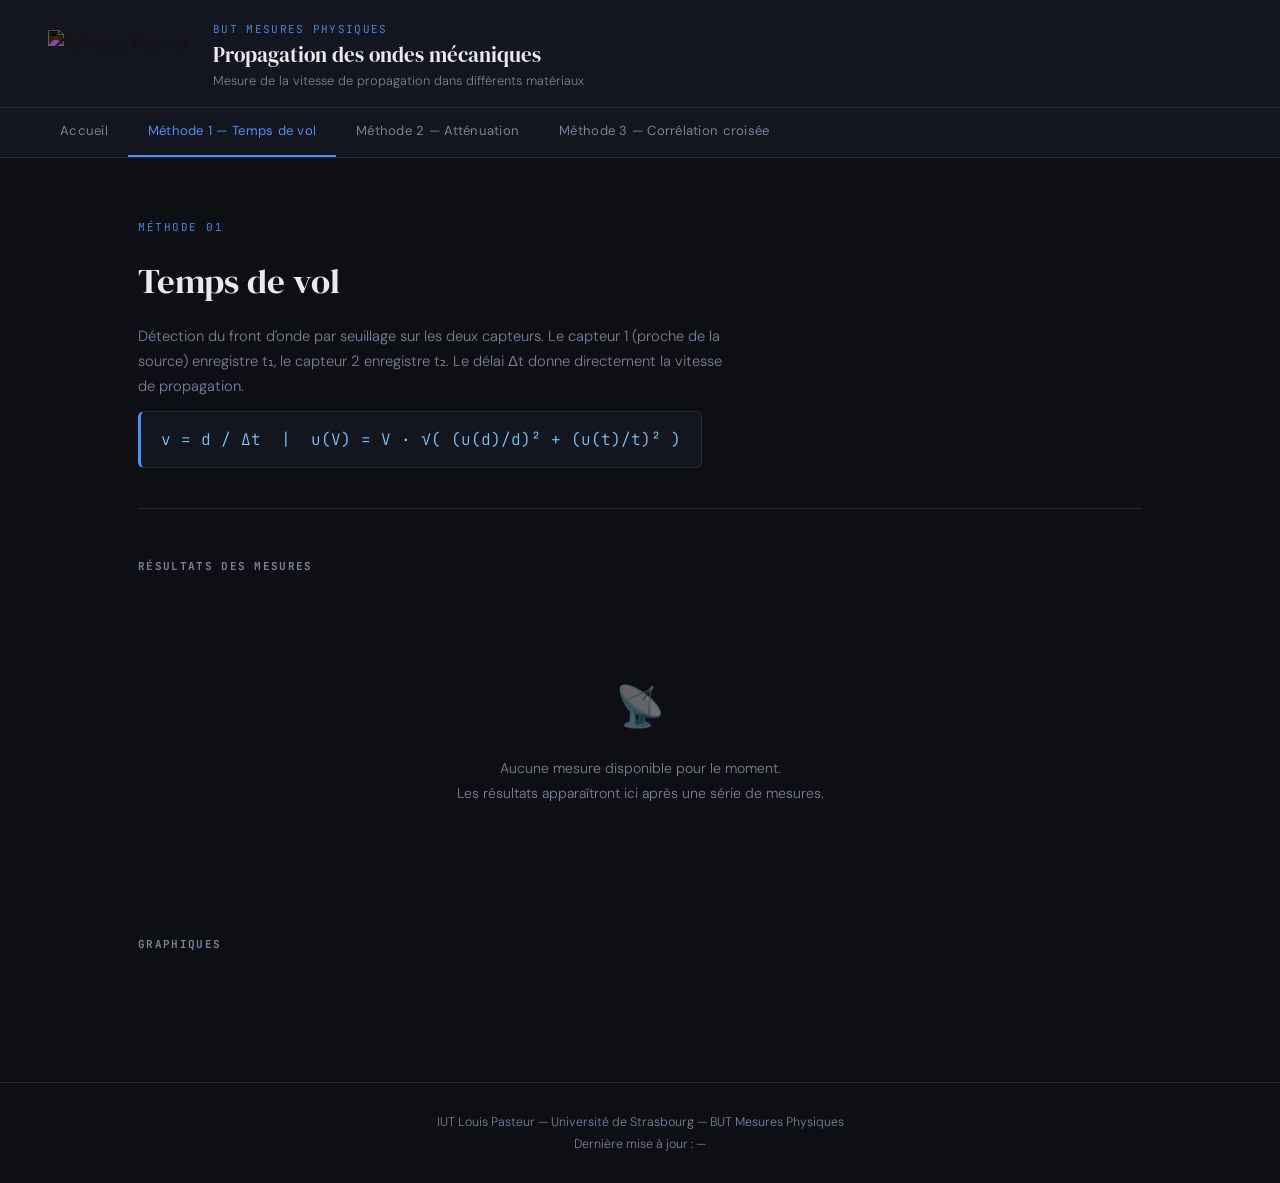
==== methode1.html @ b9a06799 "Add files via upload" ====
<!DOCTYPE html>
<html lang="fr">
<head>
  <meta charset="UTF-8">
  <meta name="viewport" content="width=device-width, initial-scale=1.0">
  <title>Méthode 1 — Temps de vol</title>
  <link rel="preconnect" href="https://fonts.googleapis.com">
  <link href="https://fonts.googleapis.com/css2?family=DM+Serif+Display&family=DM+Sans:wght@300;400;500&family=JetBrains+Mono:wght@400;500&display=swap" rel="stylesheet">
  <link rel="stylesheet" href="style.css">
</head>
<body>

  <header>
    <div class="header-inner">
      <img src="logo.png" alt="IUT Louis Pasteur" class="logo">
      <div class="header-text">
        <span class="dept">BUT Mesures Physiques</span>
        <h1>Propagation des ondes mécaniques</h1>
        <p class="subtitle">Mesure de la vitesse de propagation dans différents matériaux</p>
      </div>
    </div>
    <nav>
      <a href="index.html">Accueil</a>
      <a href="methode1.html" class="active">Méthode 1 — Temps de vol</a>
      <a href="methode2.html">Méthode 2 — Atténuation</a>
      <a href="methode3.html">Méthode 3 — Corrélation croisée</a>
    </nav>
  </header>

  <main>
    <div class="page-header">
      <span class="method-tag">Méthode 01</span>
      <h2>Temps de vol</h2>
      <p style="color:var(--text-muted);max-width:600px;font-size:0.92rem;">
        Détection du front d'onde par seuillage sur les deux capteurs.
        Le capteur 1 (proche de la source) enregistre t₁, le capteur 2 enregistre t₂.
        Le délai Δt donne directement la vitesse de propagation.
      </p>
      <div class="formula-block">v = d / Δt &nbsp;|&nbsp; u(V) = V · √( (u(d)/d)² + (u(t)/t)² )</div>
    </div>

    <div class="results-section">
      <h3>Résultats des mesures</h3>
      <div id="table-container">
        <div class="empty-state">
          <div class="empty-icon">📡</div>
          <p>Aucune mesure disponible pour le moment.<br>Les résultats apparaîtront ici après une série de mesures.</p>
        </div>
      </div>
    </div>

    <div class="graphs-section">
      <h3>Graphiques</h3>
      <div id="graphs-container" class="graphs-grid"></div>
    </div>
  </main>

  <footer>
    <p>IUT Louis Pasteur — Université de Strasbourg — BUT Mesures Physiques</p>
    <p class="footer-update">Dernière mise à jour : <span id="last-update">—</span></p>
  </footer>

  <script>
    fetch('data/methode1.json')
      .then(r => r.json())
      .then(data => {
        if (!data || !data.mesures || data.mesures.length === 0) return;

        // Tableau
        let html = `<table>
          <thead><tr>
            <th>Date</th><th>Heure</th><th>Matériau</th><th>Distance (m)</th>
            <th>Vitesse moy. (m/s)</th><th>Écart-type</th><th>U élargie (k=2)</th>
            <th>Mesures conservées</th>
          </tr></thead><tbody>`;

        data.mesures.forEach(m => {
          html += `<tr>
            <td>${m.date}</td>
            <td>${m.heure}</td>
            <td class="materiau">${m.materiau}</td>
            <td>${m.longueur}</td>
            <td class="vitesse">${m.v_moy} m/s</td>
            <td>${m.ecart_type} m/s</td>
            <td class="incertitude">± ${m.U_elargie} m/s</td>
            <td>${m.nb_conserves}/${m.nb_total}</td>
          </tr>`;
        });
        html += '</tbody></table>';
        document.getElementById('table-container').innerHTML = html;

        // Graphiques
        if (data.graphiques && data.graphiques.length > 0) {
          const gc = document.getElementById('graphs-container');
          data.graphiques.forEach(g => {
            gc.innerHTML += `<div class="graph-card">
              <img src="${g.src}" alt="${g.label}">
              <div class="graph-label">${g.label}</div>
            </div>`;
          });
        }

        document.getElementById('last-update').textContent = data.derniere_maj || '—';
      })
      .catch(() => {});
  </script>

</body>
</html>
---- style.css ----
/* =============================================
   PROPAGATION DES ONDES — STYLE PRINCIPAL
   IUT Louis Pasteur, Université de Strasbourg
   ============================================= */

:root {
  --bg:         #0d0f14;
  --bg2:        #13161e;
  --bg3:        #1a1e2a;
  --border:     #252a38;
  --accent:     #4f8ef7;
  --accent2:    #7cc4fa;
  --text:       #e8eaf0;
  --text-muted: #7a8099;
  --success:    #4ade80;
  --warning:    #fbbf24;
  --mono:       'JetBrains Mono', monospace;
  --serif:      'DM Serif Display', serif;
  --sans:       'DM Sans', sans-serif;
  --radius:     10px;
  --shadow:     0 4px 32px rgba(0,0,0,0.4);
}

*, *::before, *::after { box-sizing: border-box; margin: 0; padding: 0; }

html { scroll-behavior: smooth; }

body {
  background: var(--bg);
  color: var(--text);
  font-family: var(--sans);
  font-weight: 300;
  line-height: 1.7;
  min-height: 100vh;
}

/* ---- HEADER ---- */
header {
  background: var(--bg2);
  border-bottom: 1px solid var(--border);
  position: sticky;
  top: 0;
  z-index: 100;
  backdrop-filter: blur(12px);
}

.header-inner {
  display: flex;
  align-items: center;
  gap: 24px;
  padding: 20px 48px 16px;
  border-bottom: 1px solid var(--border);
}

.logo {
  height: 52px;
  filter: invert(1) brightness(0.85);
  flex-shrink: 0;
}

.dept {
  font-family: var(--mono);
  font-size: 11px;
  color: var(--accent);
  letter-spacing: 0.12em;
  text-transform: uppercase;
  display: block;
  margin-bottom: 4px;
}

.header-text h1 {
  font-family: var(--serif);
  font-size: 1.3rem;
  font-weight: 400;
  color: var(--text);
  line-height: 1.2;
}

.header-text .subtitle {
  font-size: 0.8rem;
  color: var(--text-muted);
  margin-top: 2px;
}

nav {
  display: flex;
  gap: 0;
  padding: 0 40px;
  overflow-x: auto;
}

nav a {
  color: var(--text-muted);
  text-decoration: none;
  font-size: 0.82rem;
  font-weight: 400;
  padding: 12px 20px;
  border-bottom: 2px solid transparent;
  transition: all 0.2s;
  white-space: nowrap;
  letter-spacing: 0.02em;
}

nav a:hover { color: var(--text); }
nav a.active {
  color: var(--accent);
  border-bottom-color: var(--accent);
}

/* ---- MAIN ---- */
main {
  max-width: 1100px;
  margin: 0 auto;
  padding: 60px 48px;
}

/* ---- HERO ---- */
.hero {
  margin-bottom: 64px;
  padding-bottom: 64px;
  border-bottom: 1px solid var(--border);
}

.hero-label {
  font-family: var(--mono);
  font-size: 11px;
  color: var(--accent);
  letter-spacing: 0.14em;
  text-transform: uppercase;
  margin-bottom: 20px;
}

.hero h2 {
  font-family: var(--serif);
  font-size: 2.8rem;
  font-weight: 400;
  line-height: 1.2;
  color: var(--text);
  margin-bottom: 20px;
}

.hero p {
  font-size: 1rem;
  color: var(--text-muted);
  max-width: 600px;
  line-height: 1.8;
}

/* ---- CARDS ---- */
.cards {
  display: grid;
  grid-template-columns: repeat(3, 1fr);
  gap: 20px;
  margin-bottom: 64px;
}

.card {
  background: var(--bg2);
  border: 1px solid var(--border);
  border-radius: var(--radius);
  padding: 32px 28px;
  text-decoration: none;
  color: inherit;
  transition: all 0.25s;
  display: block;
}

.card:hover {
  border-color: var(--accent);
  transform: translateY(-3px);
  box-shadow: var(--shadow);
}

.card-number {
  font-family: var(--mono);
  font-size: 11px;
  color: var(--accent);
  letter-spacing: 0.1em;
  margin-bottom: 14px;
}

.card h3 {
  font-family: var(--serif);
  font-size: 1.2rem;
  font-weight: 400;
  margin-bottom: 10px;
  color: var(--text);
}

.card p {
  font-size: 0.85rem;
  color: var(--text-muted);
  line-height: 1.7;
  margin-bottom: 20px;
}

.card-formula {
  font-family: var(--mono);
  font-size: 0.9rem;
  color: var(--accent2);
  background: var(--bg3);
  padding: 8px 14px;
  border-radius: 6px;
  border: 1px solid var(--border);
}

/* ---- SETUP ---- */
.setup h2 {
  font-family: var(--serif);
  font-size: 1.6rem;
  font-weight: 400;
  margin-bottom: 32px;
  color: var(--text);
}

.setup-grid {
  display: grid;
  grid-template-columns: repeat(4, 1fr);
  gap: 16px;
}

.setup-item {
  background: var(--bg2);
  border: 1px solid var(--border);
  border-radius: var(--radius);
  padding: 24px 20px;
}

.setup-icon {
  font-size: 1.4rem;
  margin-bottom: 12px;
}

.setup-item h4 {
  font-size: 0.88rem;
  font-weight: 500;
  margin-bottom: 8px;
  color: var(--text);
}

.setup-item p {
  font-size: 0.78rem;
  color: var(--text-muted);
  line-height: 1.6;
}

/* ---- PAGE MÉTHODE ---- */
.page-header {
  margin-bottom: 48px;
  padding-bottom: 40px;
  border-bottom: 1px solid var(--border);
}

.page-header .method-tag {
  font-family: var(--mono);
  font-size: 11px;
  color: var(--accent);
  letter-spacing: 0.14em;
  text-transform: uppercase;
  margin-bottom: 16px;
  display: block;
}

.page-header h2 {
  font-family: var(--serif);
  font-size: 2.2rem;
  font-weight: 400;
  margin-bottom: 12px;
}

.page-header .formula-block {
  font-family: var(--mono);
  font-size: 1rem;
  color: var(--accent2);
  background: var(--bg2);
  border: 1px solid var(--border);
  border-left: 3px solid var(--accent);
  padding: 14px 20px;
  border-radius: 6px;
  display: inline-block;
  margin-top: 12px;
}

/* ---- TABLEAU RÉSULTATS ---- */
.results-section {
  margin-bottom: 48px;
}

.results-section h3 {
  font-family: var(--mono);
  font-size: 11px;
  color: var(--text-muted);
  letter-spacing: 0.12em;
  text-transform: uppercase;
  margin-bottom: 16px;
}

table {
  width: 100%;
  border-collapse: collapse;
  font-size: 0.85rem;
}

thead tr {
  background: var(--bg3);
  border-bottom: 1px solid var(--border);
}

thead th {
  padding: 12px 16px;
  text-align: left;
  font-family: var(--mono);
  font-size: 10px;
  letter-spacing: 0.1em;
  text-transform: uppercase;
  color: var(--text-muted);
  font-weight: 400;
}

tbody tr {
  border-bottom: 1px solid var(--border);
  transition: background 0.15s;
}

tbody tr:hover { background: var(--bg2); }

tbody td {
  padding: 12px 16px;
  color: var(--text);
  font-family: var(--mono);
  font-size: 0.82rem;
}

td.materiau {
  font-family: var(--sans);
  font-weight: 500;
  color: var(--accent2);
}

td.vitesse {
  color: var(--success);
  font-weight: 500;
}

td.incertitude { color: var(--warning); }

/* ---- GRAPHIQUES ---- */
.graphs-section {
  margin-bottom: 48px;
}

.graphs-section h3 {
  font-family: var(--mono);
  font-size: 11px;
  color: var(--text-muted);
  letter-spacing: 0.12em;
  text-transform: uppercase;
  margin-bottom: 20px;
}

.graphs-grid {
  display: grid;
  grid-template-columns: repeat(2, 1fr);
  gap: 16px;
}

.graph-card {
  background: var(--bg2);
  border: 1px solid var(--border);
  border-radius: var(--radius);
  overflow: hidden;
}

.graph-card img {
  width: 100%;
  display: block;
  background: #fff;
}

.graph-card .graph-label {
  padding: 10px 16px;
  font-size: 0.75rem;
  color: var(--text-muted);
  font-family: var(--mono);
  border-top: 1px solid var(--border);
}

/* ---- EMPTY STATE ---- */
.empty-state {
  text-align: center;
  padding: 80px 40px;
  color: var(--text-muted);
}

.empty-state .empty-icon {
  font-size: 2.5rem;
  margin-bottom: 16px;
  opacity: 0.4;
}

.empty-state p {
  font-size: 0.88rem;
  line-height: 1.8;
}

/* ---- FOOTER ---- */
footer {
  border-top: 1px solid var(--border);
  padding: 28px 48px;
  text-align: center;
  font-size: 0.78rem;
  color: var(--text-muted);
  line-height: 1.8;
}

/* ---- RESPONSIVE ---- */
@media (max-width: 768px) {
  .header-inner { padding: 16px 20px; }
  main { padding: 40px 20px; }
  .cards { grid-template-columns: 1fr; }
  .setup-grid { grid-template-columns: repeat(2, 1fr); }
  .graphs-grid { grid-template-columns: 1fr; }
  .hero h2 { font-size: 1.8rem; }
}
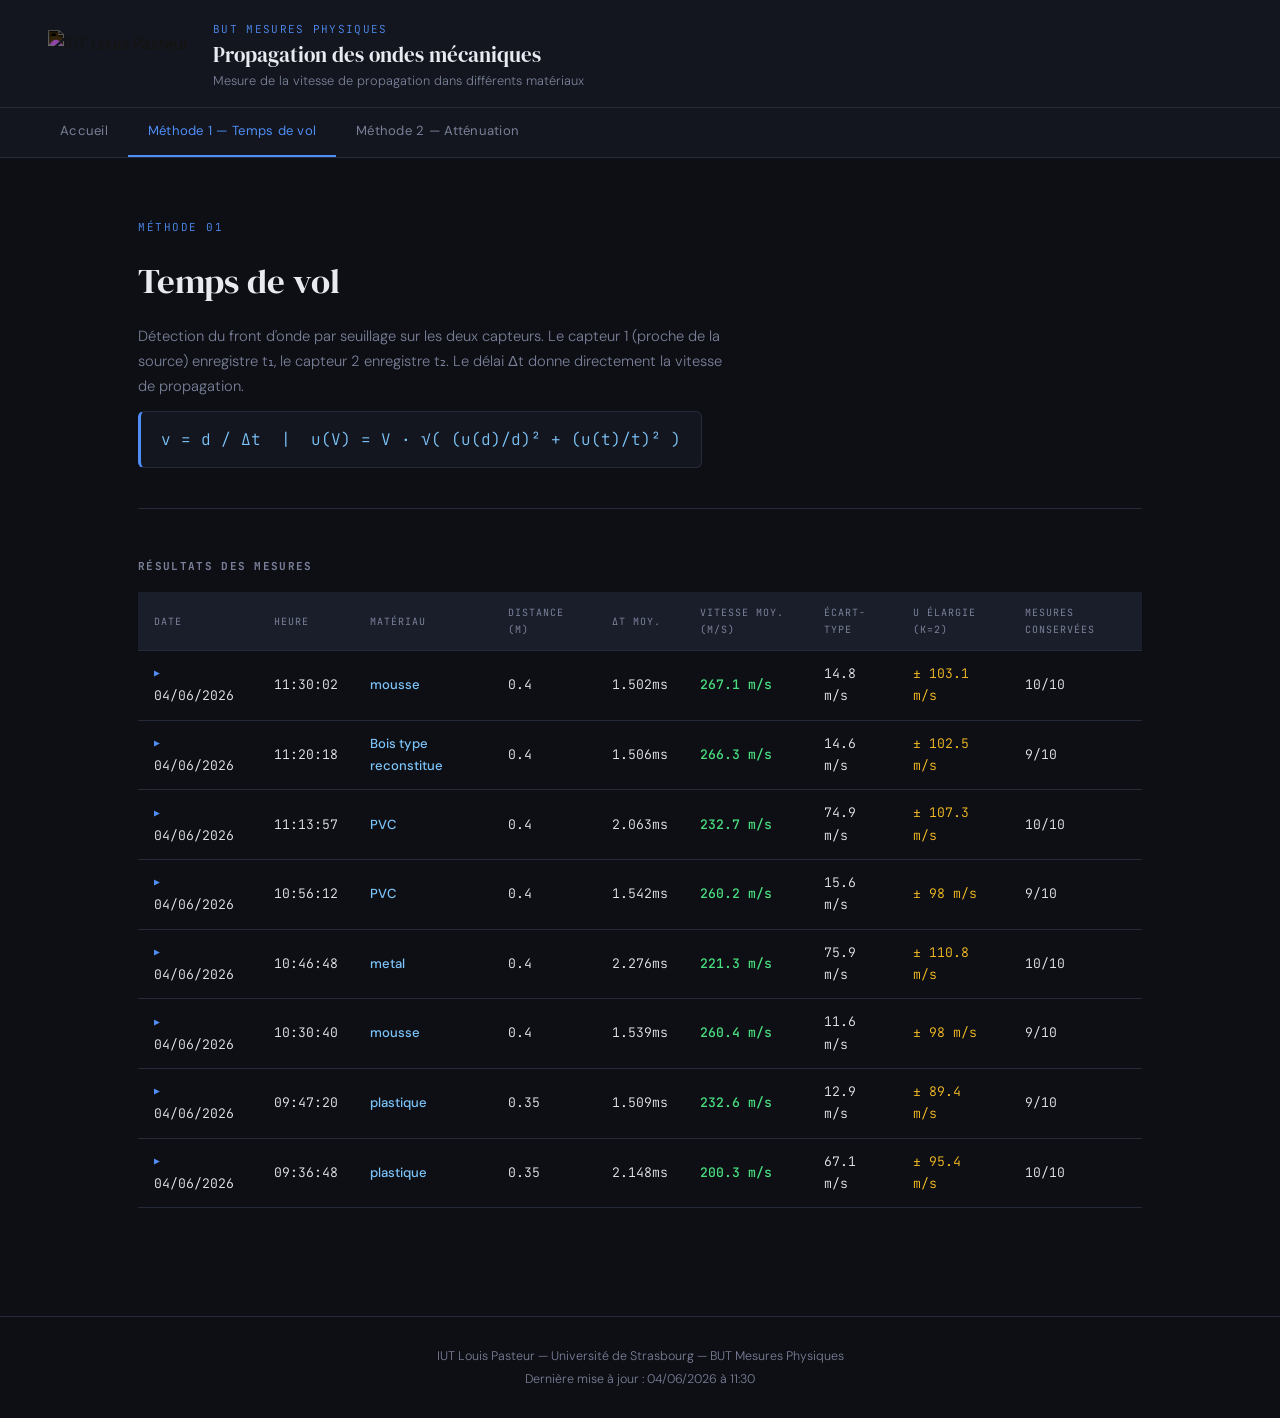
==== commit abb9c8b4: "Add files via upload" ====
--- a/methode1.html
+++ b/methode1.html
@@ -23,7 +23,6 @@
       <a href="index.html">Accueil</a>
       <a href="methode1.html" class="active">Méthode 1 — Temps de vol</a>
       <a href="methode2.html">Méthode 2 — Atténuation</a>
-      <a href="methode3.html">Méthode 3 — Corrélation croisée</a>
     </nav>
   </header>
 
@@ -49,10 +48,7 @@
       </div>
     </div>
 
-    <div class="graphs-section">
-      <h3>Graphiques</h3>
-      <div id="graphs-container" class="graphs-grid"></div>
-    </div>
+
   </main>
 
   <footer>
@@ -66,40 +62,77 @@
       .then(data => {
         if (!data || !data.mesures || data.mesures.length === 0) return;
 
-        // Tableau
+        // Index des graphiques par matériau+heure pour associer à chaque ligne
+        // On associe les graphiques de la session la plus récente par matériau
+        const graphsByKey = {};
+        if (data.graphiques && data.graphiques.length > 0) {
+          // On regroupe tous les graphiques dans une entrée "derniere_maj"
+          // car le JSON global ne lie pas graphiques ↔ mesure individuelle
+          graphsByKey['__all__'] = data.graphiques;
+        }
+
         let html = `<table>
           <thead><tr>
             <th>Date</th><th>Heure</th><th>Matériau</th><th>Distance (m)</th>
-            <th>Vitesse moy. (m/s)</th><th>Écart-type</th><th>U élargie (k=2)</th>
-            <th>Mesures conservées</th>
+            <th>Δt moy.</th><th>Vitesse moy. (m/s)</th><th>Écart-type</th>
+            <th>U élargie (k=2)</th><th>Mesures conservées</th>
           </tr></thead><tbody>`;
 
-        data.mesures.forEach(m => {
-          html += `<tr>
+        data.mesures.forEach((m, i) => {
+          // Graphiques liés à cette mesure : on prend ceux dont le nom contient le matériau
+          const graphs = (data.graphiques || []).filter(g =>
+            g.label.toLowerCase().includes(m.materiau.toLowerCase().replace(/\s+/g, '_'))
+            || g.label.toLowerCase().includes(m.materiau.toLowerCase())
+          );
+
+          html += `<tr class="data-row" data-idx="${i}">
             <td>${m.date}</td>
             <td>${m.heure}</td>
             <td class="materiau">${m.materiau}</td>
             <td>${m.longueur}</td>
+            <td>${m.dt_moy ?? '—'}</td>
             <td class="vitesse">${m.v_moy} m/s</td>
             <td>${m.ecart_type} m/s</td>
             <td class="incertitude">± ${m.U_elargie} m/s</td>
             <td>${m.nb_conserves}/${m.nb_total}</td>
+          </tr>
+          <tr class="expand-row hidden" data-for="${i}">
+            <td colspan="9">
+              <div class="expand-inner">
+                ${graphs.length > 0
+                  ? `<div class="expand-graphs">${graphs.map(g => `
+                      <div class="expand-graph-card">
+                        <img src="${g.src}" alt="${g.label}" loading="lazy">
+                        <div class="graph-label">${g.label}</div>
+                      </div>`).join('')}</div>`
+                  : `<div class="no-graphs">Aucun graphique disponible pour cette mesure.</div>`
+                }
+              </div>
+            </td>
           </tr>`;
         });
+
         html += '</tbody></table>';
         document.getElementById('table-container').innerHTML = html;
 
-        // Graphiques
-        if (data.graphiques && data.graphiques.length > 0) {
-          const gc = document.getElementById('graphs-container');
-          data.graphiques.forEach(g => {
-            gc.innerHTML += `<div class="graph-card">
-              <img src="${g.src}" alt="${g.label}">
-              <div class="graph-label">${g.label}</div>
-            </div>`;
+        // Toggle expand
+        document.querySelectorAll('tr.data-row').forEach(row => {
+          row.addEventListener('click', () => {
+            const idx = row.dataset.idx;
+            const expRow = document.querySelector(`tr.expand-row[data-for="${idx}"]`);
+            const isOpen = row.classList.contains('open');
+            // Ferme tout
+            document.querySelectorAll('tr.data-row.open').forEach(r => r.classList.remove('open'));
+            document.querySelectorAll('tr.expand-row').forEach(r => r.classList.add('hidden'));
+            // Ouvre si était fermé
+            if (!isOpen) {
+              row.classList.add('open');
+              expRow.classList.remove('hidden');
+            }
           });
-        }
+        });
 
+        // Graphiques globaux (section en bas, si on veut garder)
         document.getElementById('last-update').textContent = data.derniere_maj || '—';
       })
       .catch(() => {});
--- a/style.css
+++ b/style.css
@@ -149,7 +149,7 @@
 /* ---- CARDS ---- */
 .cards {
   display: grid;
-  grid-template-columns: repeat(3, 1fr);
+  grid-template-columns: repeat(2, 1fr);
   gap: 20px;
   margin-bottom: 64px;
 }
@@ -401,6 +401,75 @@
 .empty-state p {
   font-size: 0.88rem;
   line-height: 1.8;
+}
+
+/* ---- EXPANDABLE ROW ---- */
+tbody tr.data-row {
+  cursor: pointer;
+  user-select: none;
+}
+
+tbody tr.data-row:hover td { background: var(--bg3); }
+
+tbody tr.data-row td:first-child::before {
+  content: '▶';
+  display: inline-block;
+  font-size: 0.6rem;
+  margin-right: 8px;
+  color: var(--accent);
+  transition: transform 0.2s;
+  vertical-align: middle;
+}
+
+tbody tr.data-row.open td:first-child::before {
+  transform: rotate(90deg);
+}
+
+tr.expand-row td {
+  padding: 0 !important;
+  background: var(--bg3);
+  border-bottom: 2px solid var(--accent);
+}
+
+tr.expand-row.hidden { display: none; }
+
+.expand-inner {
+  padding: 20px 24px;
+  overflow: hidden;
+}
+
+.expand-inner .no-graphs {
+  font-size: 0.82rem;
+  color: var(--text-muted);
+  font-family: var(--mono);
+  padding: 8px 0;
+}
+
+.expand-graphs {
+  display: grid;
+  grid-template-columns: repeat(auto-fill, minmax(300px, 1fr));
+  gap: 14px;
+}
+
+.expand-graph-card {
+  background: var(--bg2);
+  border: 1px solid var(--border);
+  border-radius: var(--radius);
+  overflow: hidden;
+}
+
+.expand-graph-card img {
+  width: 100%;
+  display: block;
+  background: #fff;
+}
+
+.expand-graph-card .graph-label {
+  padding: 8px 14px;
+  font-size: 0.72rem;
+  color: var(--text-muted);
+  font-family: var(--mono);
+  border-top: 1px solid var(--border);
 }
 
 /* ---- FOOTER ---- */
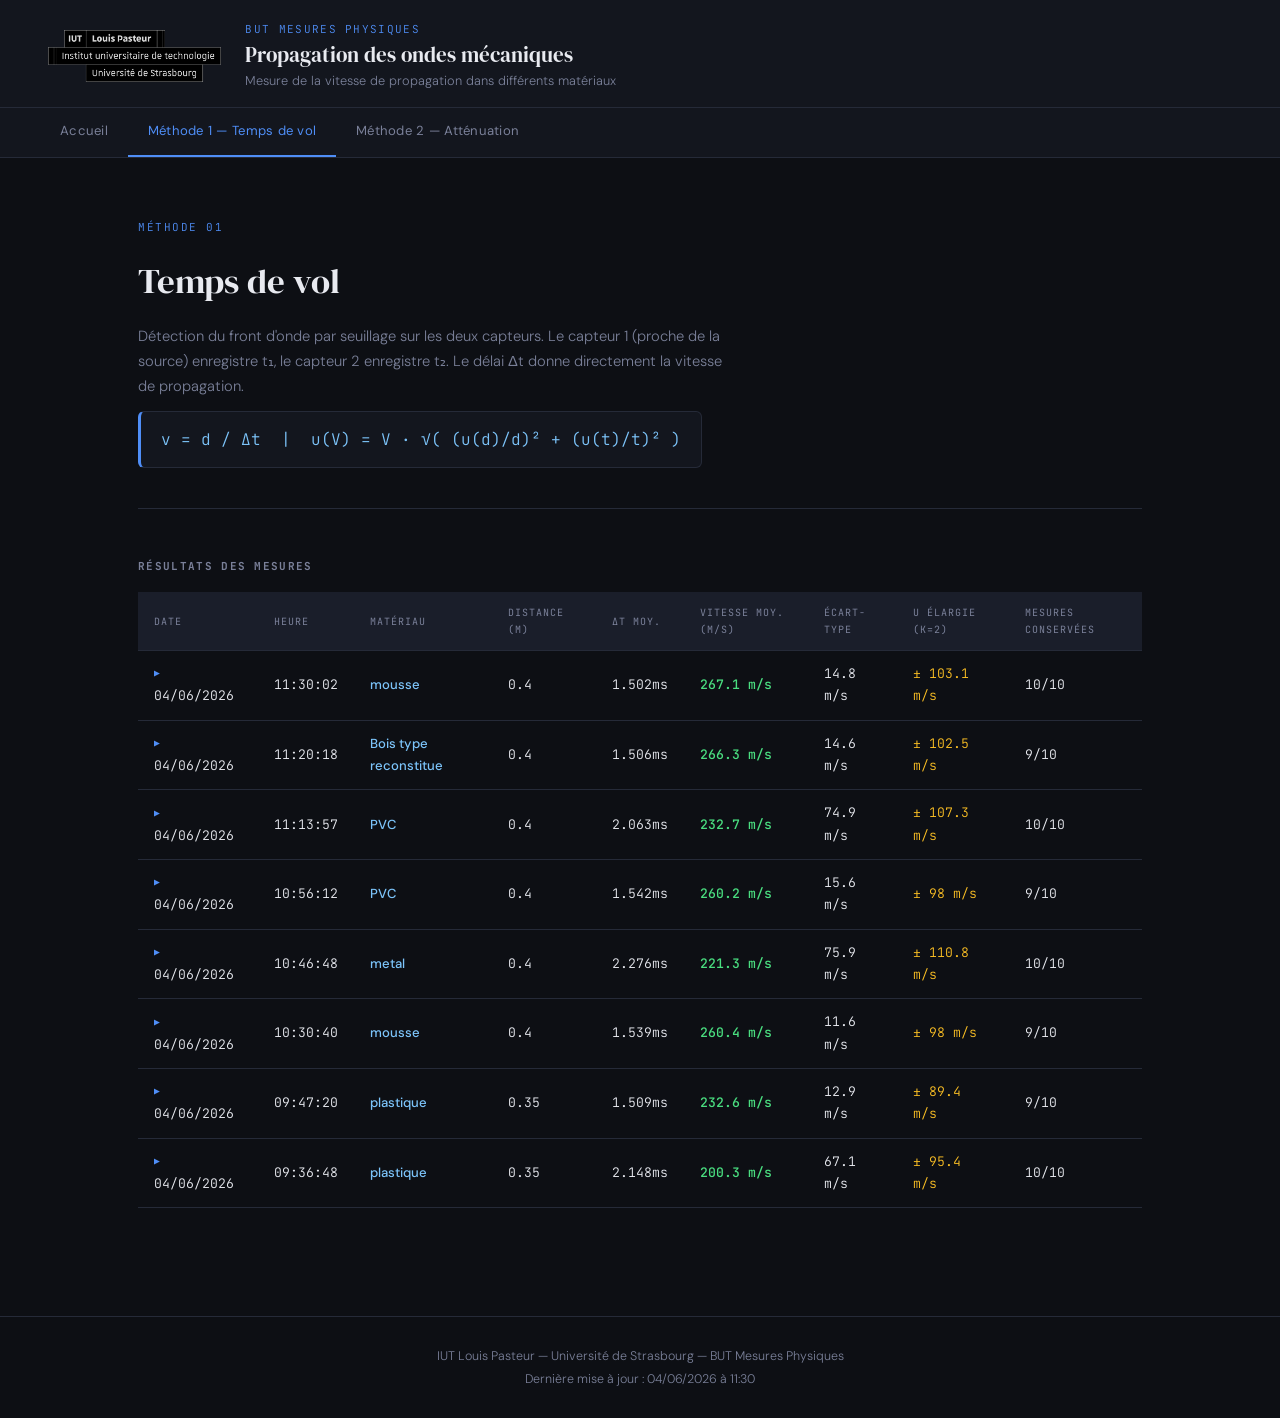
==== commit 80fbbf93: "Update methode1.html" ====
--- a/methode1.html
+++ b/methode1.html
@@ -57,19 +57,30 @@
   </footer>
 
   <script>
-    fetch('data/methode1.json')
+    fetch('./data/methode1.json')
       .then(r => r.json())
       .then(data => {
         if (!data || !data.mesures || data.mesures.length === 0) return;
 
-        // Index des graphiques par matériau+heure pour associer à chaque ligne
-        // On associe les graphiques de la session la plus récente par matériau
-        const graphsByKey = {};
-        if (data.graphiques && data.graphiques.length > 0) {
-          // On regroupe tous les graphiques dans une entrée "derniere_maj"
-          // car le JSON global ne lie pas graphiques ↔ mesure individuelle
-          graphsByKey['__all__'] = data.graphiques;
+        // Extrait l'horodatage en secondes depuis minuit depuis un nom de fichier
+        // Format attendu : "Quelque chose - Matériau_YYYYMMDD_HHMMSS.png"
+        function tsFromFilename(src) {
+          const m = src.match(/_(\d{8})_(\d{6})\./);
+          if (!m) return null;
+          const h = parseInt(m[2].slice(0,2));
+          const min = parseInt(m[2].slice(2,4));
+          const s = parseInt(m[2].slice(4,6));
+          return h * 3600 + min * 60 + s;
         }
+
+        // Convertit "HH:MM:SS" en secondes depuis minuit
+        function tsFromHeure(heure) {
+          const [h, min, s] = heure.split(':').map(Number);
+          return h * 3600 + min * 60 + s;
+        }
+
+        // Récupère tous les graphiques disponibles (src + label)
+        const allGraphs = data.graphiques || [];
 
         let html = `<table>
           <thead><tr>
@@ -79,11 +90,15 @@
           </tr></thead><tbody>`;
 
         data.mesures.forEach((m, i) => {
-          // Graphiques liés à cette mesure : on prend ceux dont le nom contient le matériau
-          const graphs = (data.graphiques || []).filter(g =>
-            g.label.toLowerCase().includes(m.materiau.toLowerCase().replace(/\s+/g, '_'))
-            || g.label.toLowerCase().includes(m.materiau.toLowerCase())
-          );
+          const tsMesure = tsFromHeure(m.heure);
+          // Garde les graphiques dont l'horodatage est dans les 2 minutes
+          // suivant l'heure de la mesure (les graphes sont générés après)
+          const graphs = allGraphs.filter(g => {
+            const tsG = tsFromFilename(g.src);
+            if (tsG === null) return false;
+            const diff = tsG - tsMesure;
+            return diff >= 0 && diff <= 120;
+          });
 
           html += `<tr class="data-row" data-idx="${i}">
             <td>${m.date}</td>
@@ -132,7 +147,6 @@
           });
         });
 
-        // Graphiques globaux (section en bas, si on veut garder)
         document.getElementById('last-update').textContent = data.derniere_maj || '—';
       })
       .catch(() => {});
